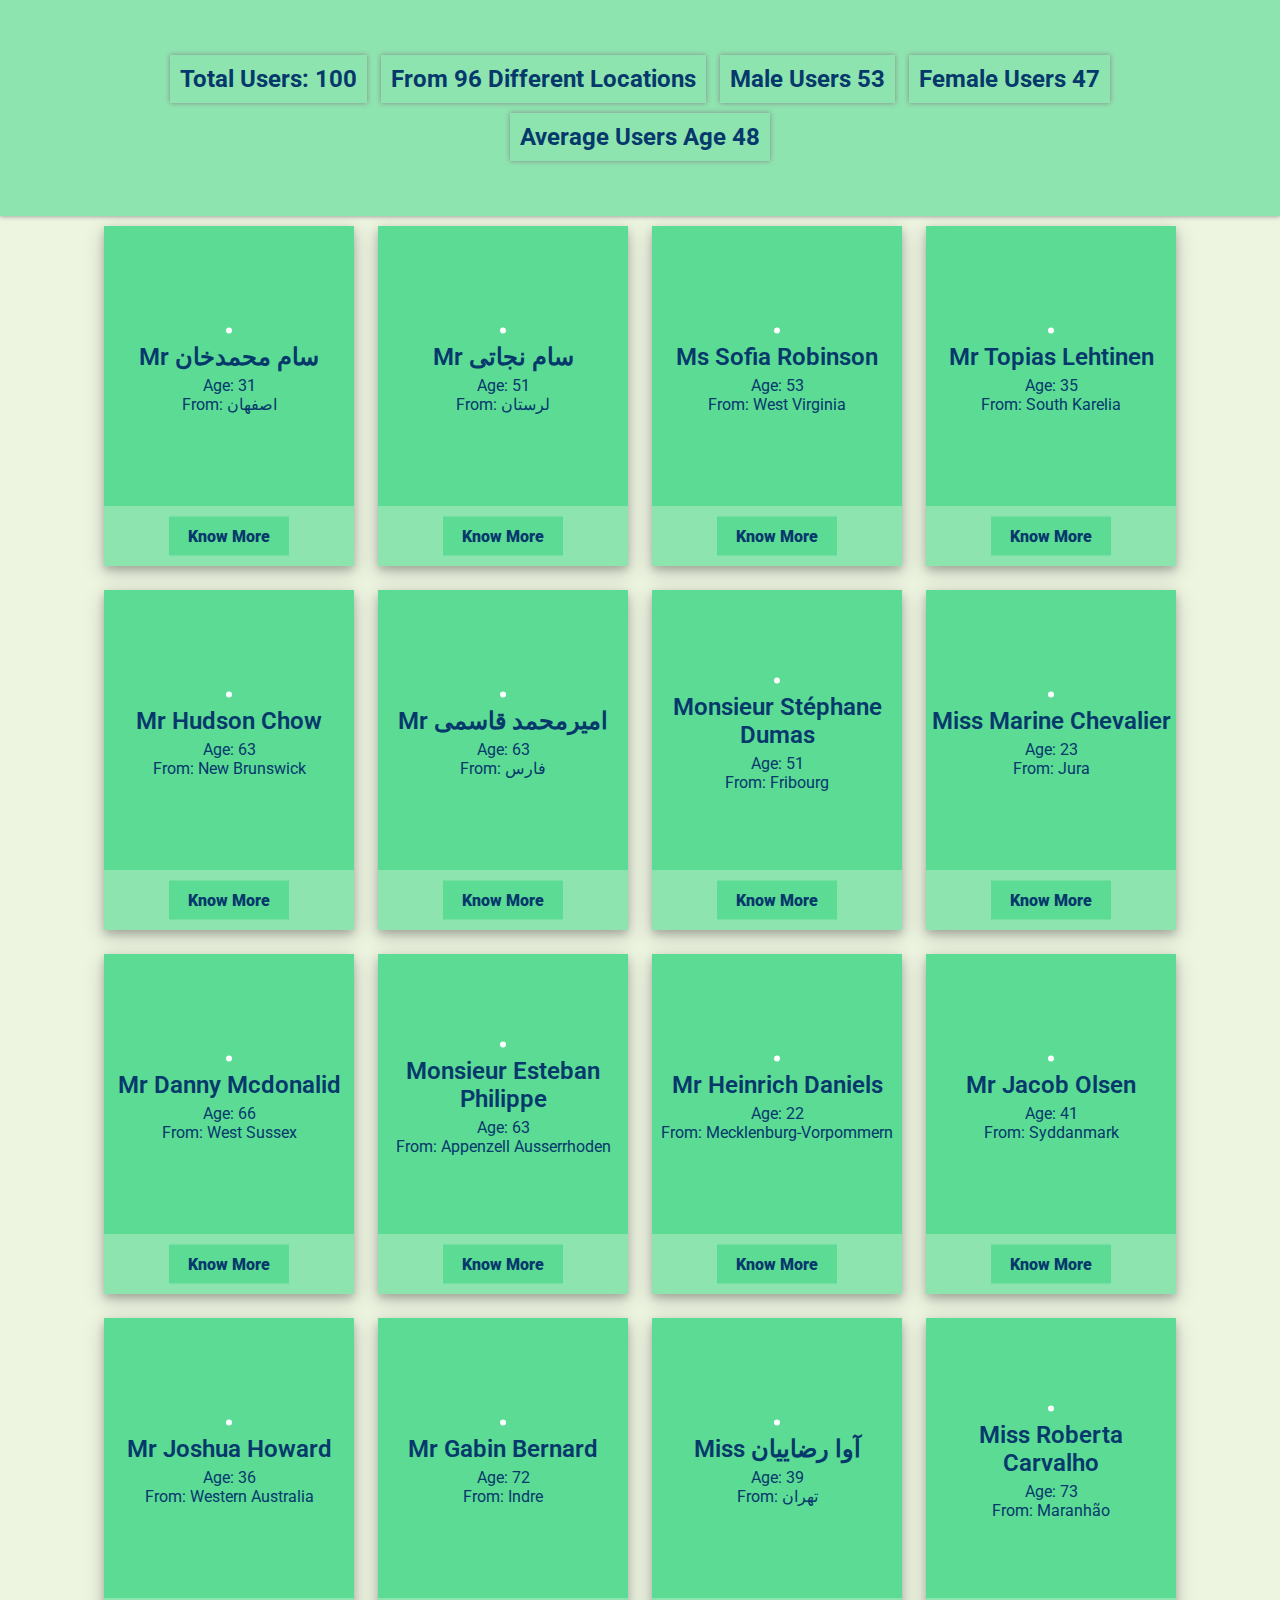
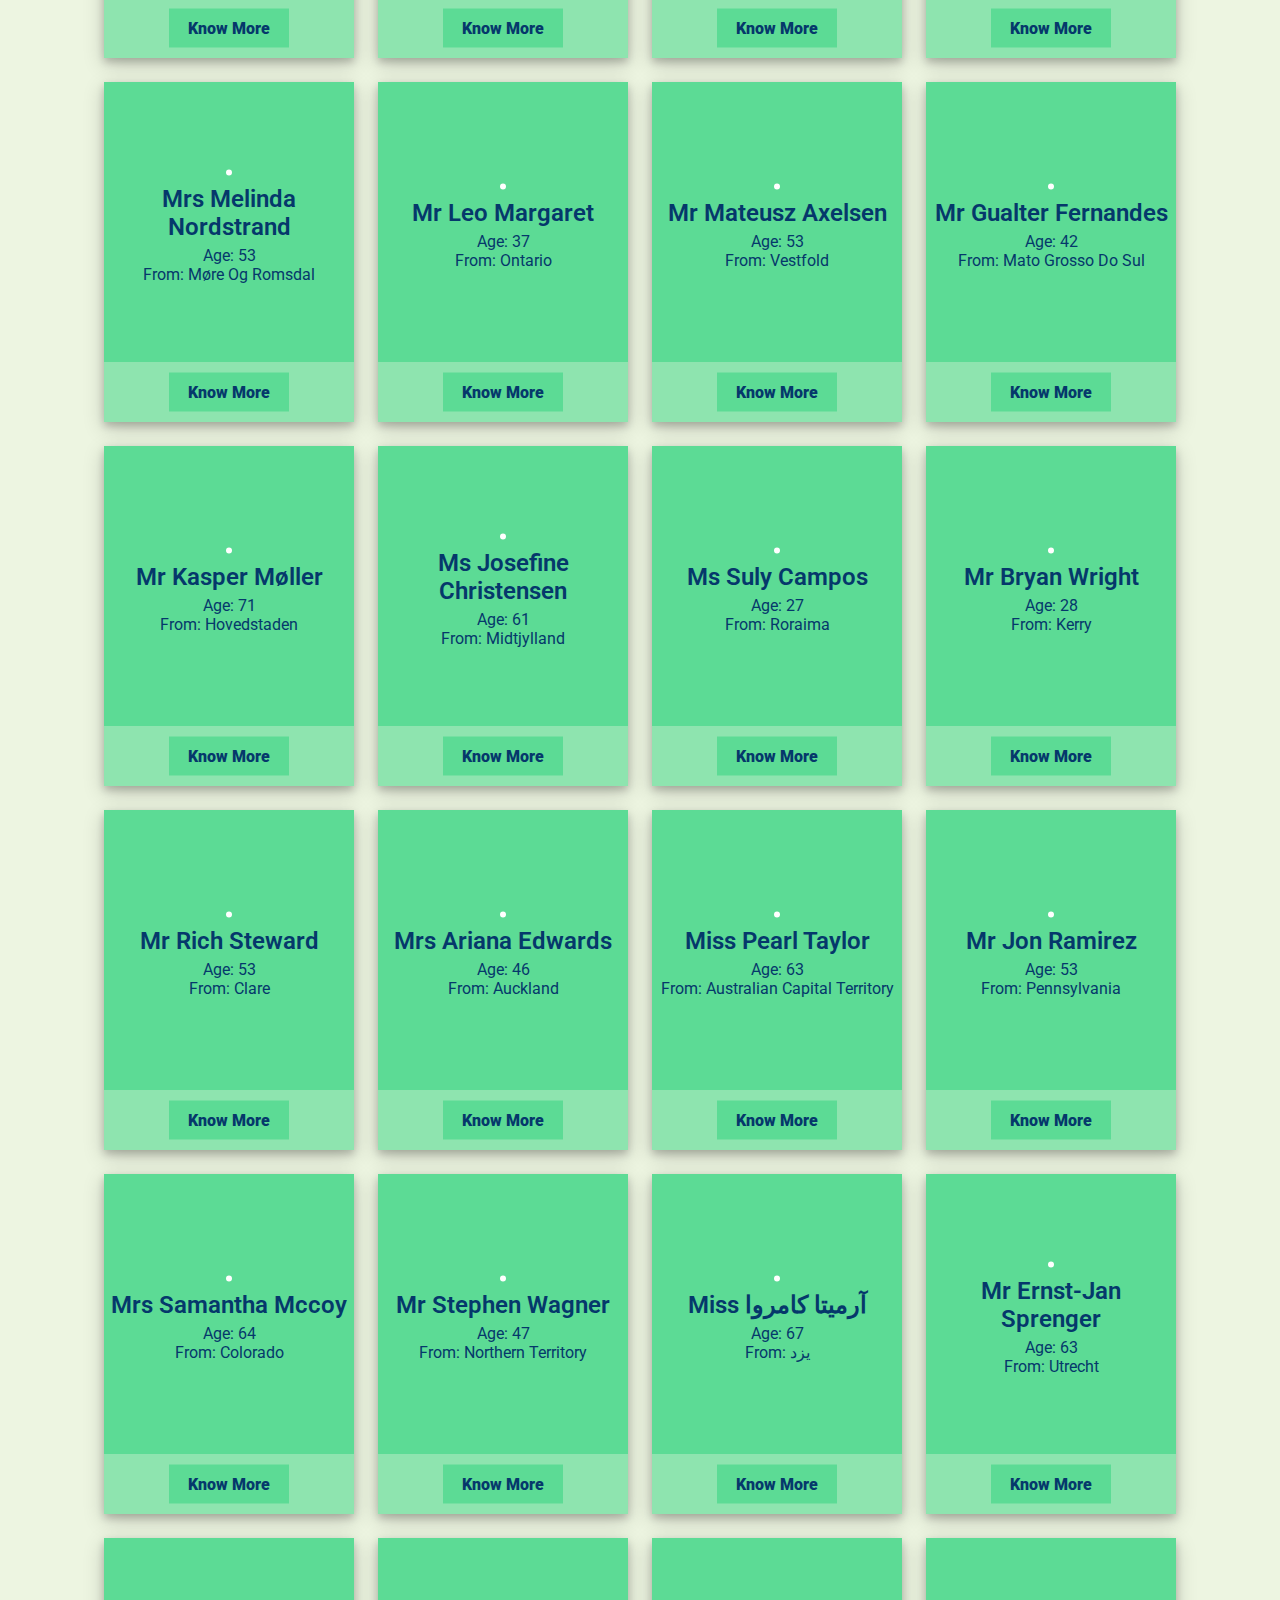
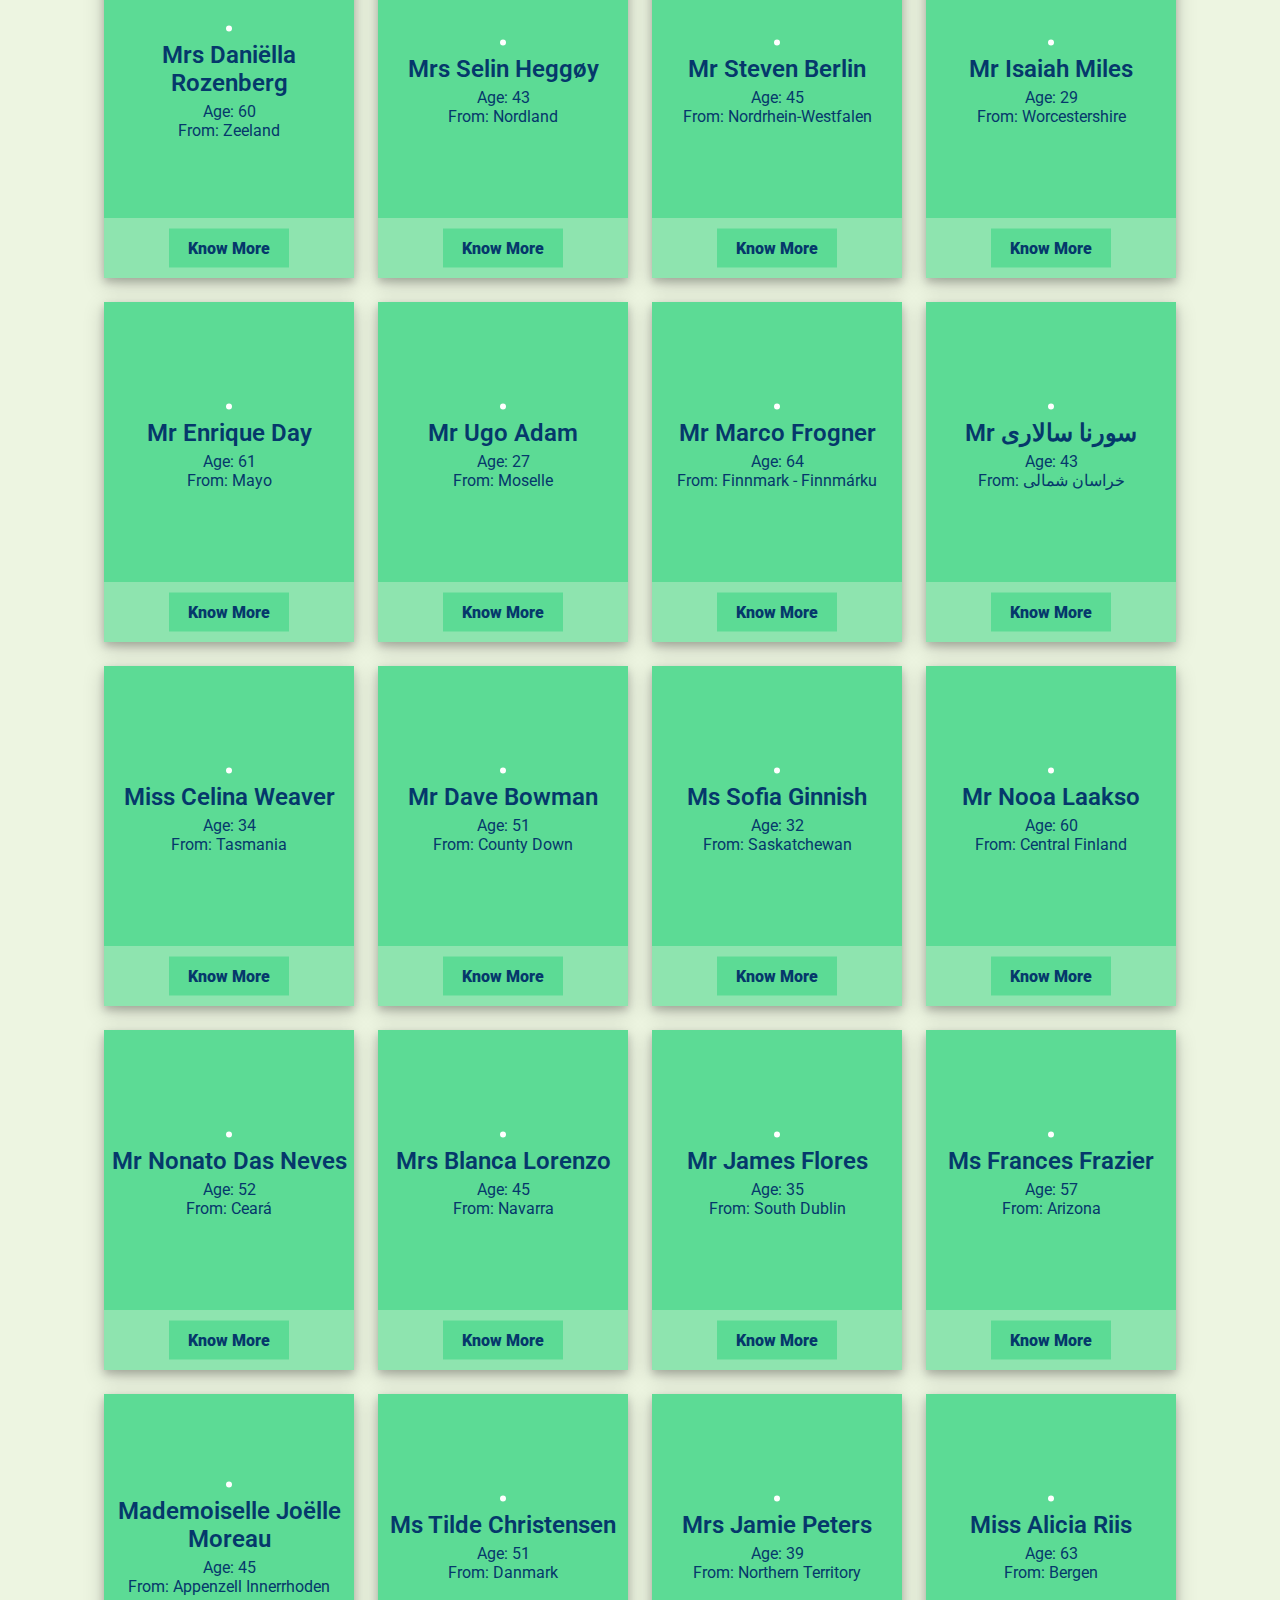
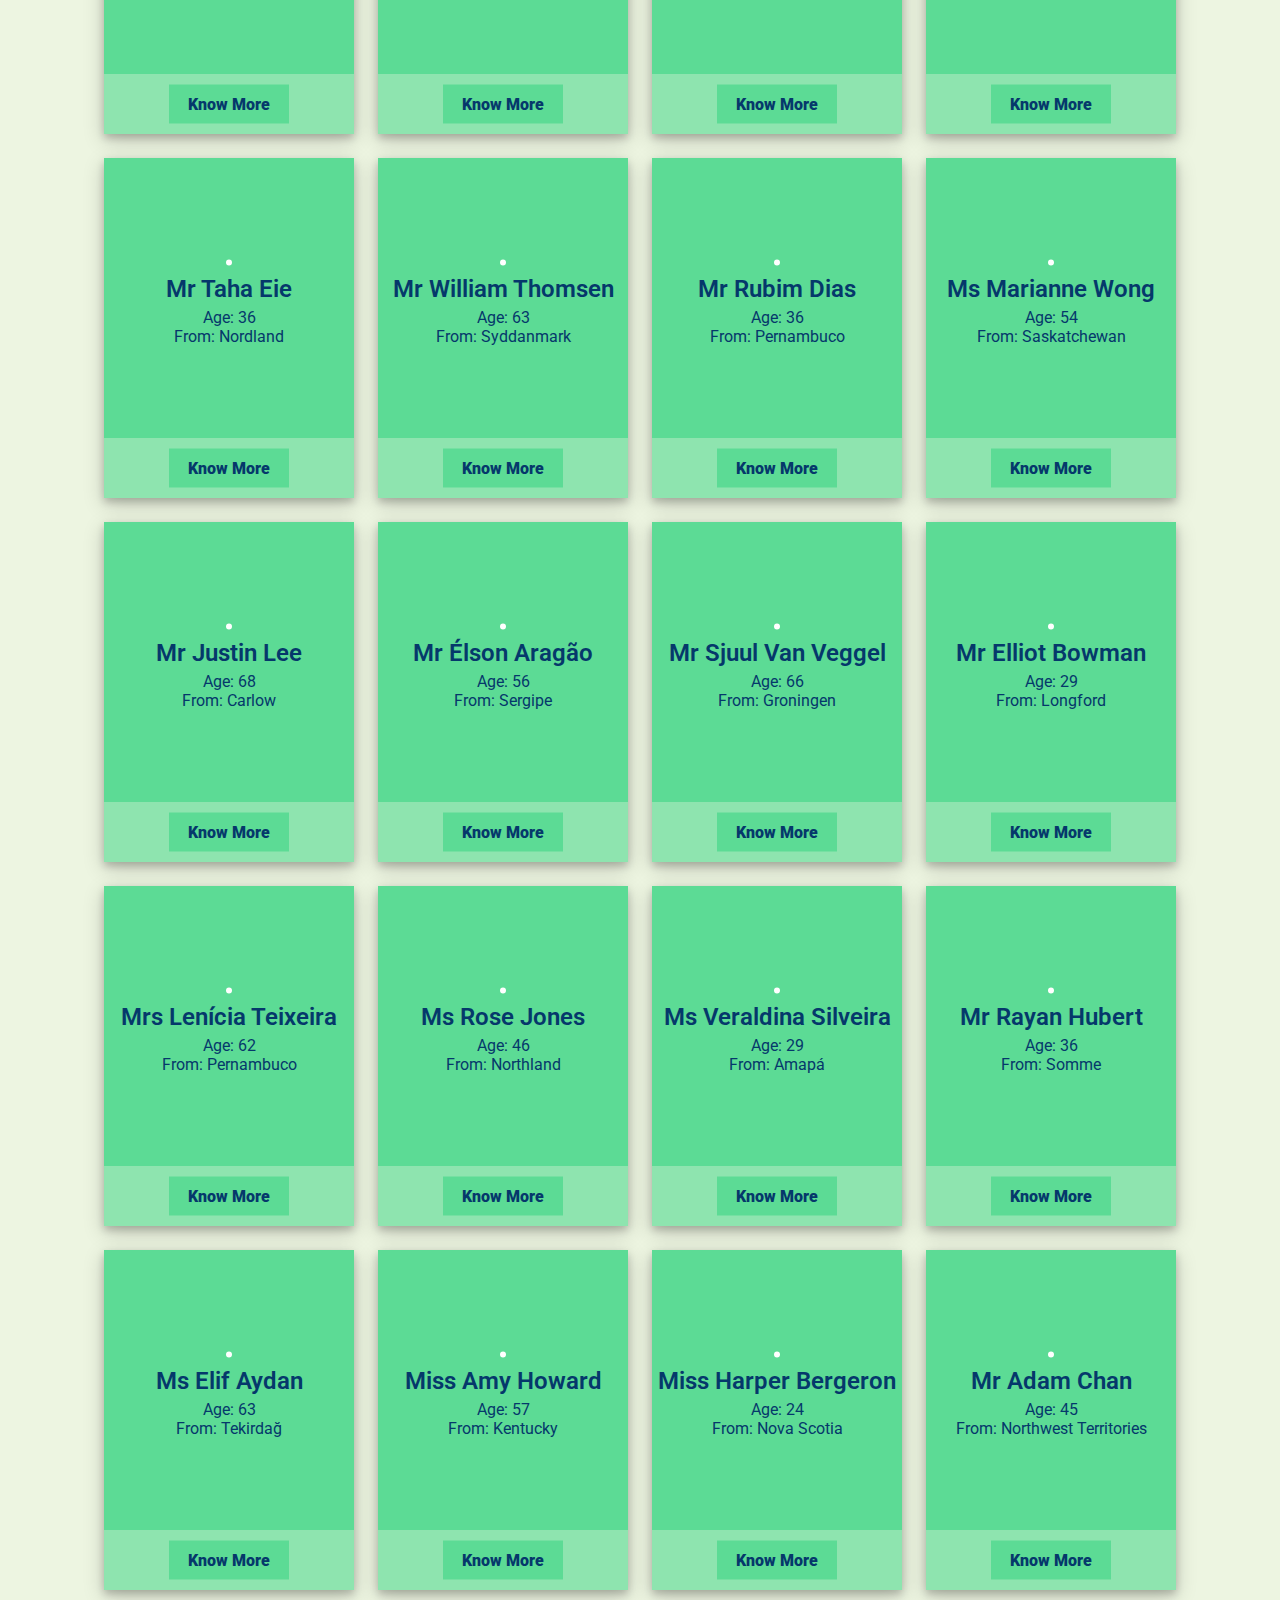
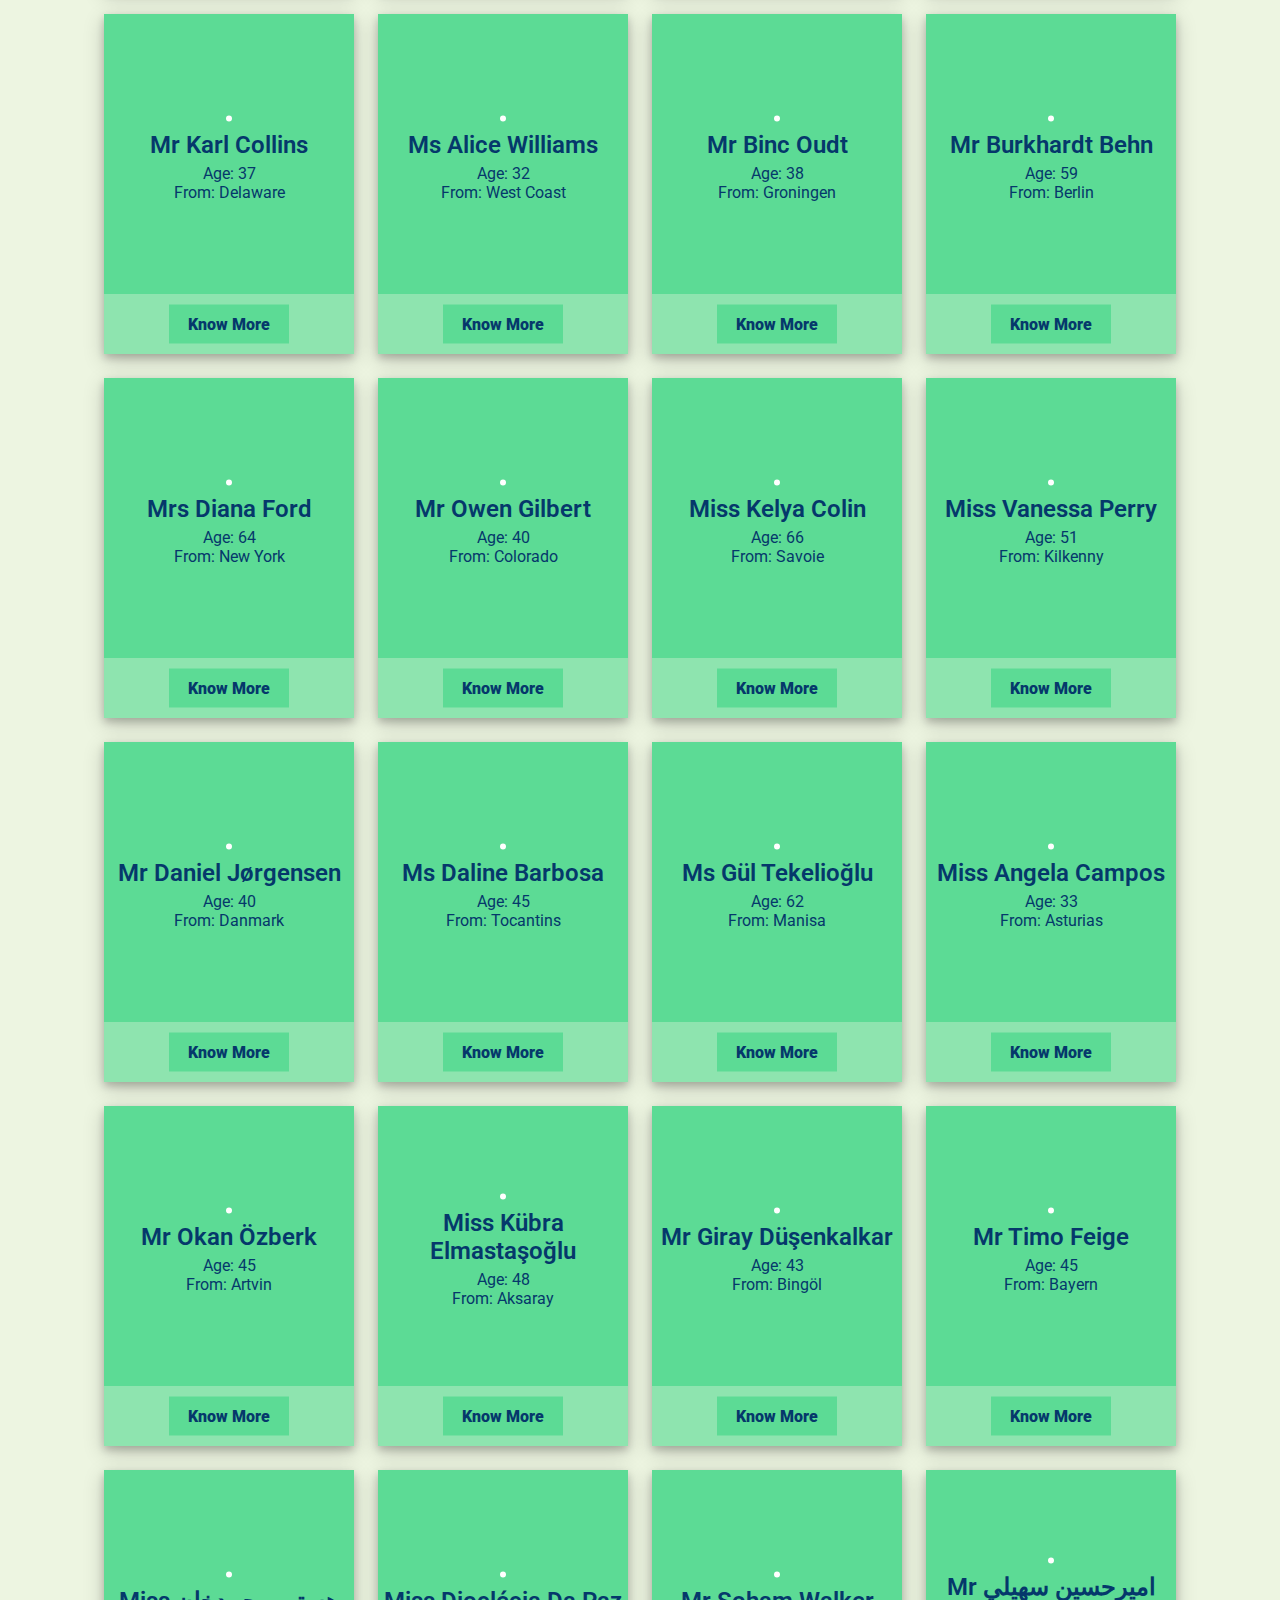
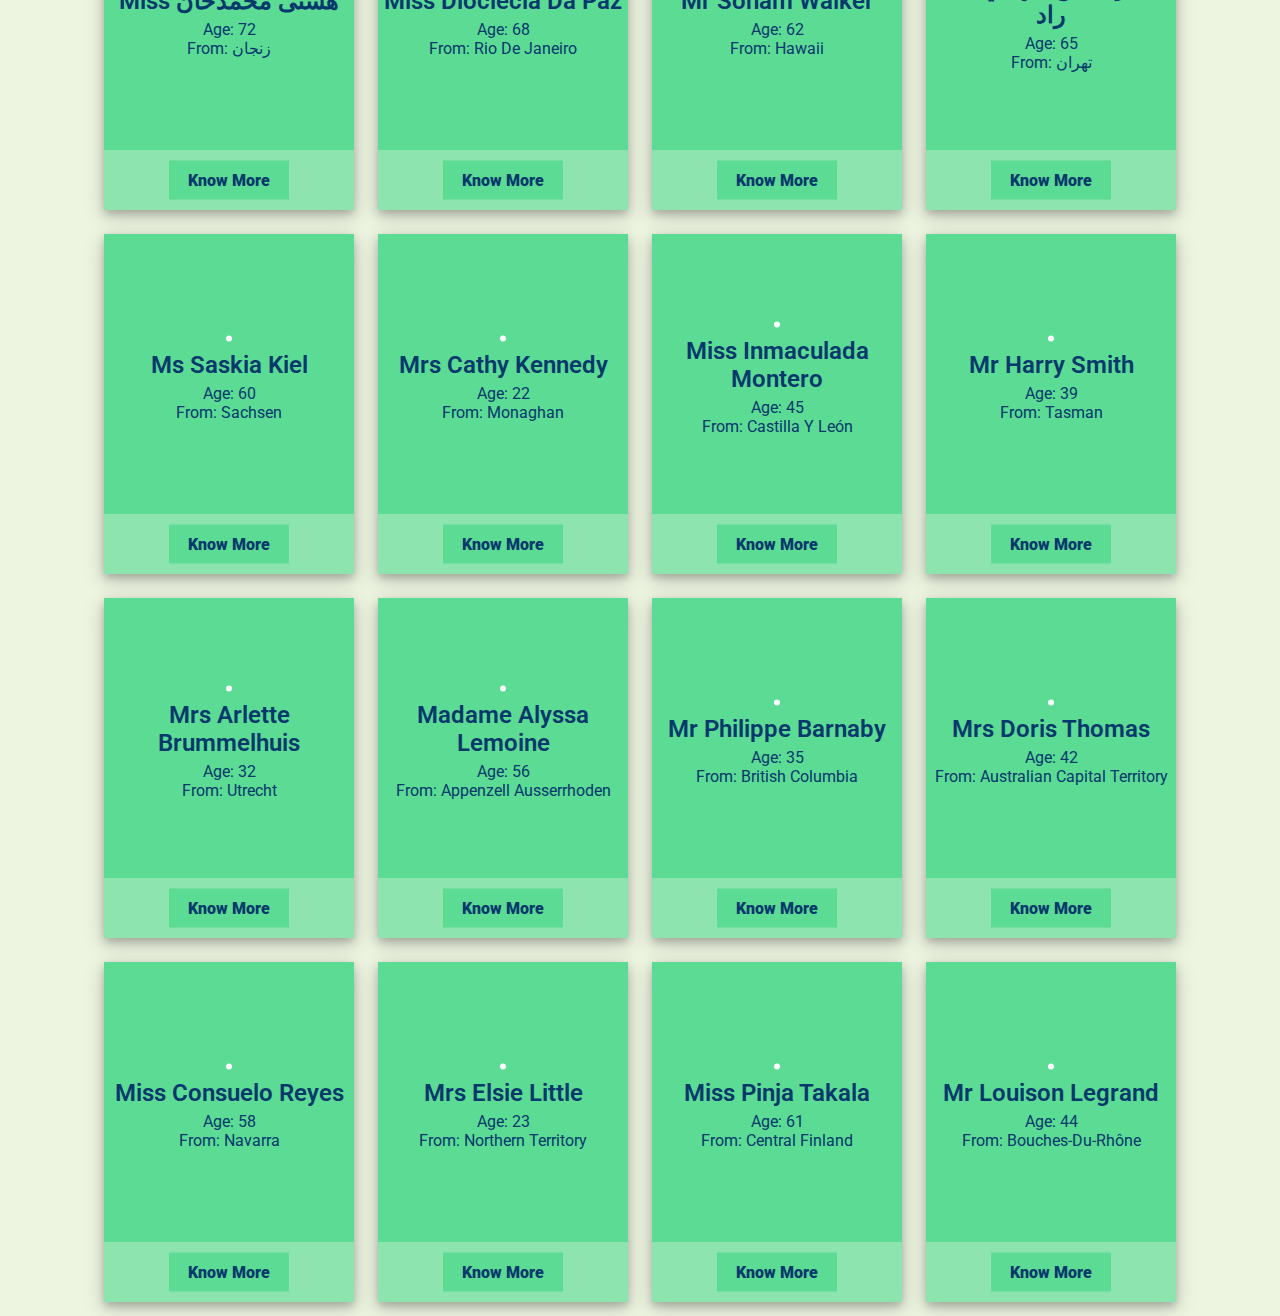
==== index.html @ ca8d9cac "first commit" ====
<!DOCTYPE html>
<html lang="en">

<head>
    <meta charset="UTF-8">
    <meta name="viewport" content="width=device-width, initial-scale=1.0">
    <meta http-equiv="X-UA-Compatible" content="ie=edge">
    <link href="https://fonts.googleapis.com/css?family=Roboto" rel="stylesheet">
    <link rel="stylesheet" href="./css/style.css">
    <title>Random User Ajax Project</title>
</head>

<body>
    <div id="counter">
        <h2>Total Users: <span id="totalUsers"></span></h2>
        <h2>From <span id="locationsCount"></span> Different Locations</h2>
        <h2>Male Users <span id="maleUsers"></span></h2>
        <h2>Female Users <span id="femaleUsers"></span></h2>
        <h2>Average Users Age <span id="averageAge"></span></h2>
    </div>
    <div id="mainContainer">
    </div>
</body>

<script src="https://code.jquery.com/jquery-3.3.1.min.js"></script>
<script src="//cdn.datatables.net/1.10.19/js/jquery.dataTables.min.js"></script>
<script src="./javascript/randomUser.js" type="text/javascript" charset="utf-8"></script>

</body>

</html>
---- css/style.css ----
* {
    padding: 0;
    margin: 0;
}

p {
    padding: 0;
    margin: 0;
}

body {
    height: 100%;
    width: 100%;
    box-sizing: border-box;
    font-size: 16px;
    font-family: 'Roboto', sans-serif;
    text-align: center;
    overflow-x: hidden;
    background-color: #edf5e1
}

#counter {
    padding: 50px;
    text-align: center;
    background-color: #8EE4AF;
    box-shadow: 0 0 5px #888;
    color: #05386B;
}


#counter h2 {
    display: inline-block;
    padding: 10px;
    margin: 5px;
    box-shadow: 0 0 5px #888;
}

#mainContainer {
    width: 90%;
    margin: 0 auto;
    overflow: hidden;
}

.card {
    display: inline-block;
    width: 250px;
    border-radius: 0px;
    overflow: hidden;
    box-shadow: 0 0 5px #888;
    margin: 10px;
    color: #05386B;
    box-shadow: 0 4px 8px 0 rgba(0, 0, 0, 0.2), 0 6px 20px 0 rgba(0, 0, 0, 0.19);
    transition: 0.2s ease;
}

.card:hover {
    transform: scale(1.03);
    transition: 0.2s ease;
}

.usersnapbio {
    height: 280px;
    position: relative;
    background-color: #5CDB95;
    text-transform: capitalize;
    box-shadow: 0 4px 8px 0 rgba(0, 0, 0, 0.2), 0 6px 20px 0 rgba(0, 0, 0, 0.19);
}

.usersnapbiowrap {
    display: inline-block;
    position: absolute;
    width: 100%;
    top: 50%;
    left: 50%;
    transform: translate(-50%, -50%);

}

.usersnapbiowrap h2 {
    padding: 5px;
    font-weight: 600;
}

.usersnapbiowrap img {
    border-radius: 50%;
    border: 3px solid #fff;
}

.userdetailsbtn {
    background-color: #8EE4AF;
    height: 60px;
    position: relative;
}

.userdetailsbtn a {
    font-weight: 900;
    width: 40%;
    padding: 10px;
    color: #05386B;
    background-color: #5CDB95;
    text-decoration: none;
    display: inline-block;
    position: absolute;
    top: 50%;
    left: 50%;
    transform: translate(-50%, -50%);
    transition: 0.2s ease;
}

.card:hover a {
    transition: 0.2s ease;
    color: #fff;
    background-color: #379683;
}
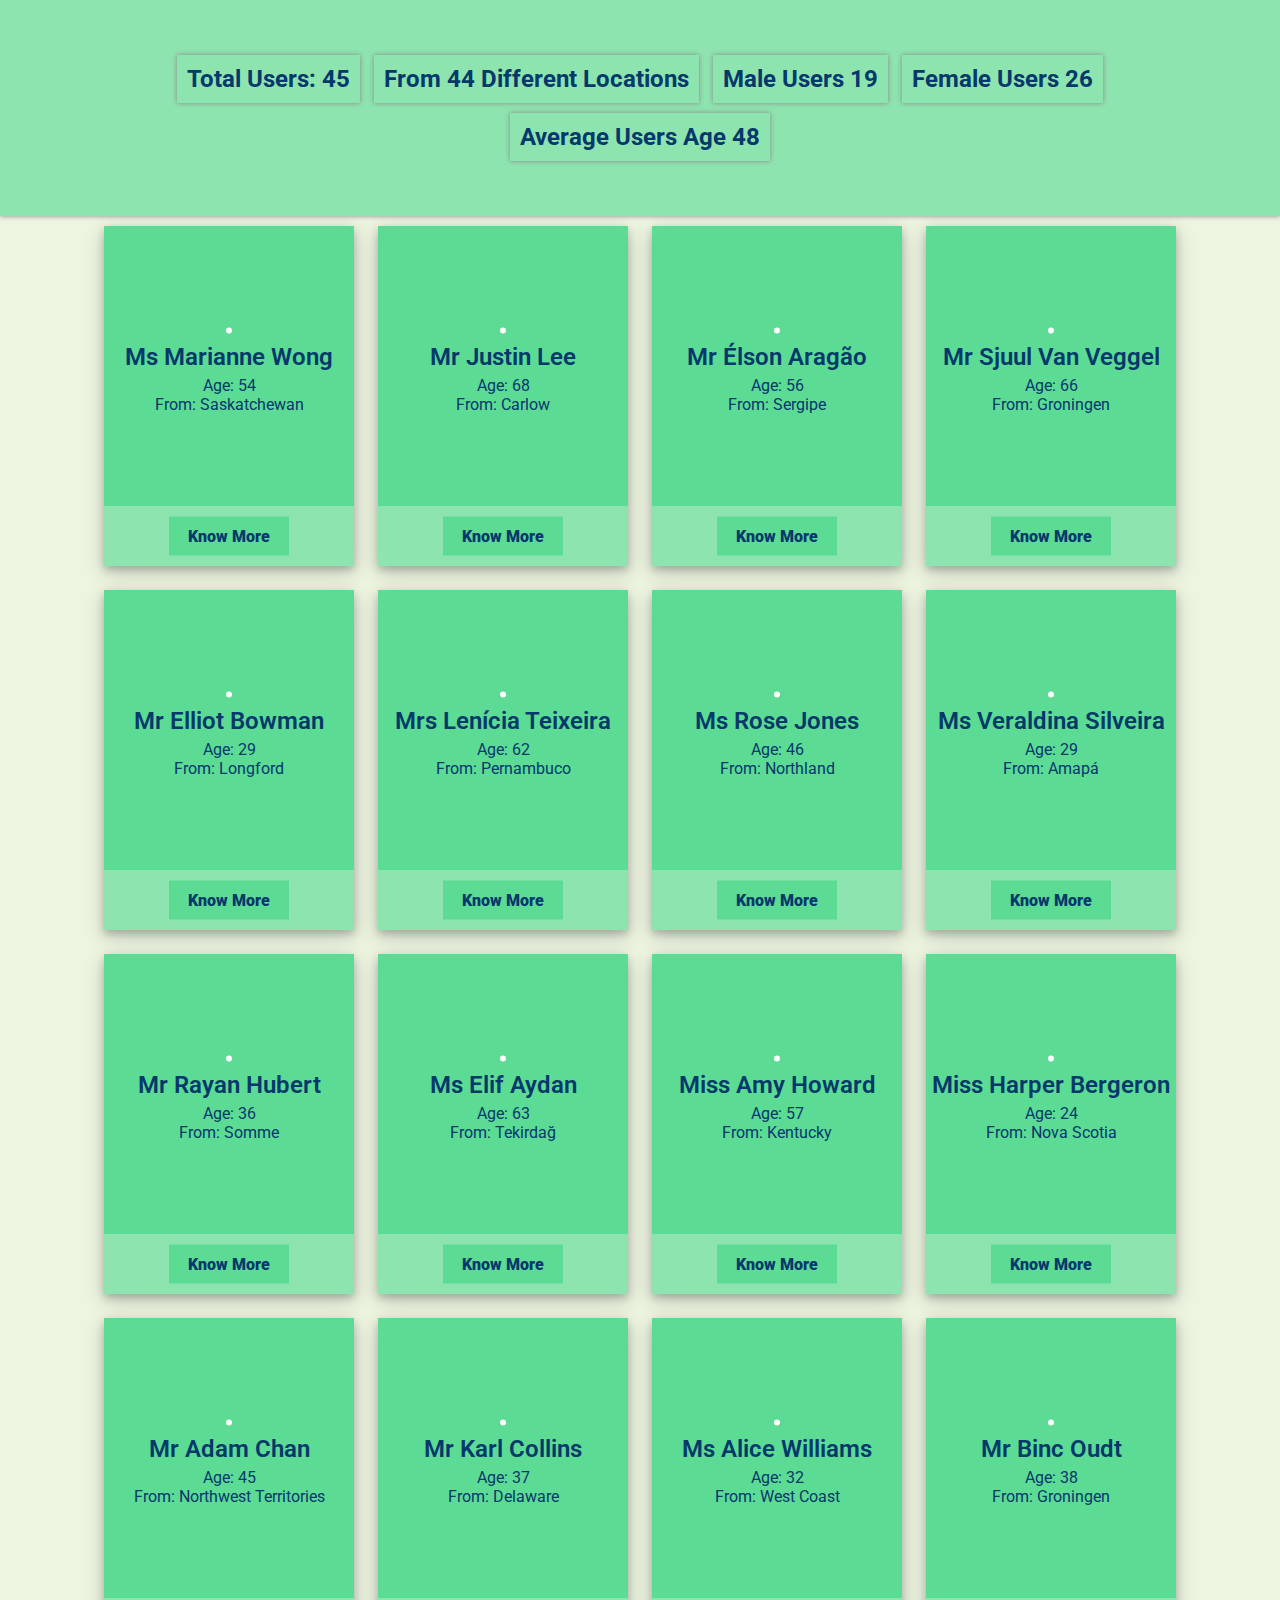
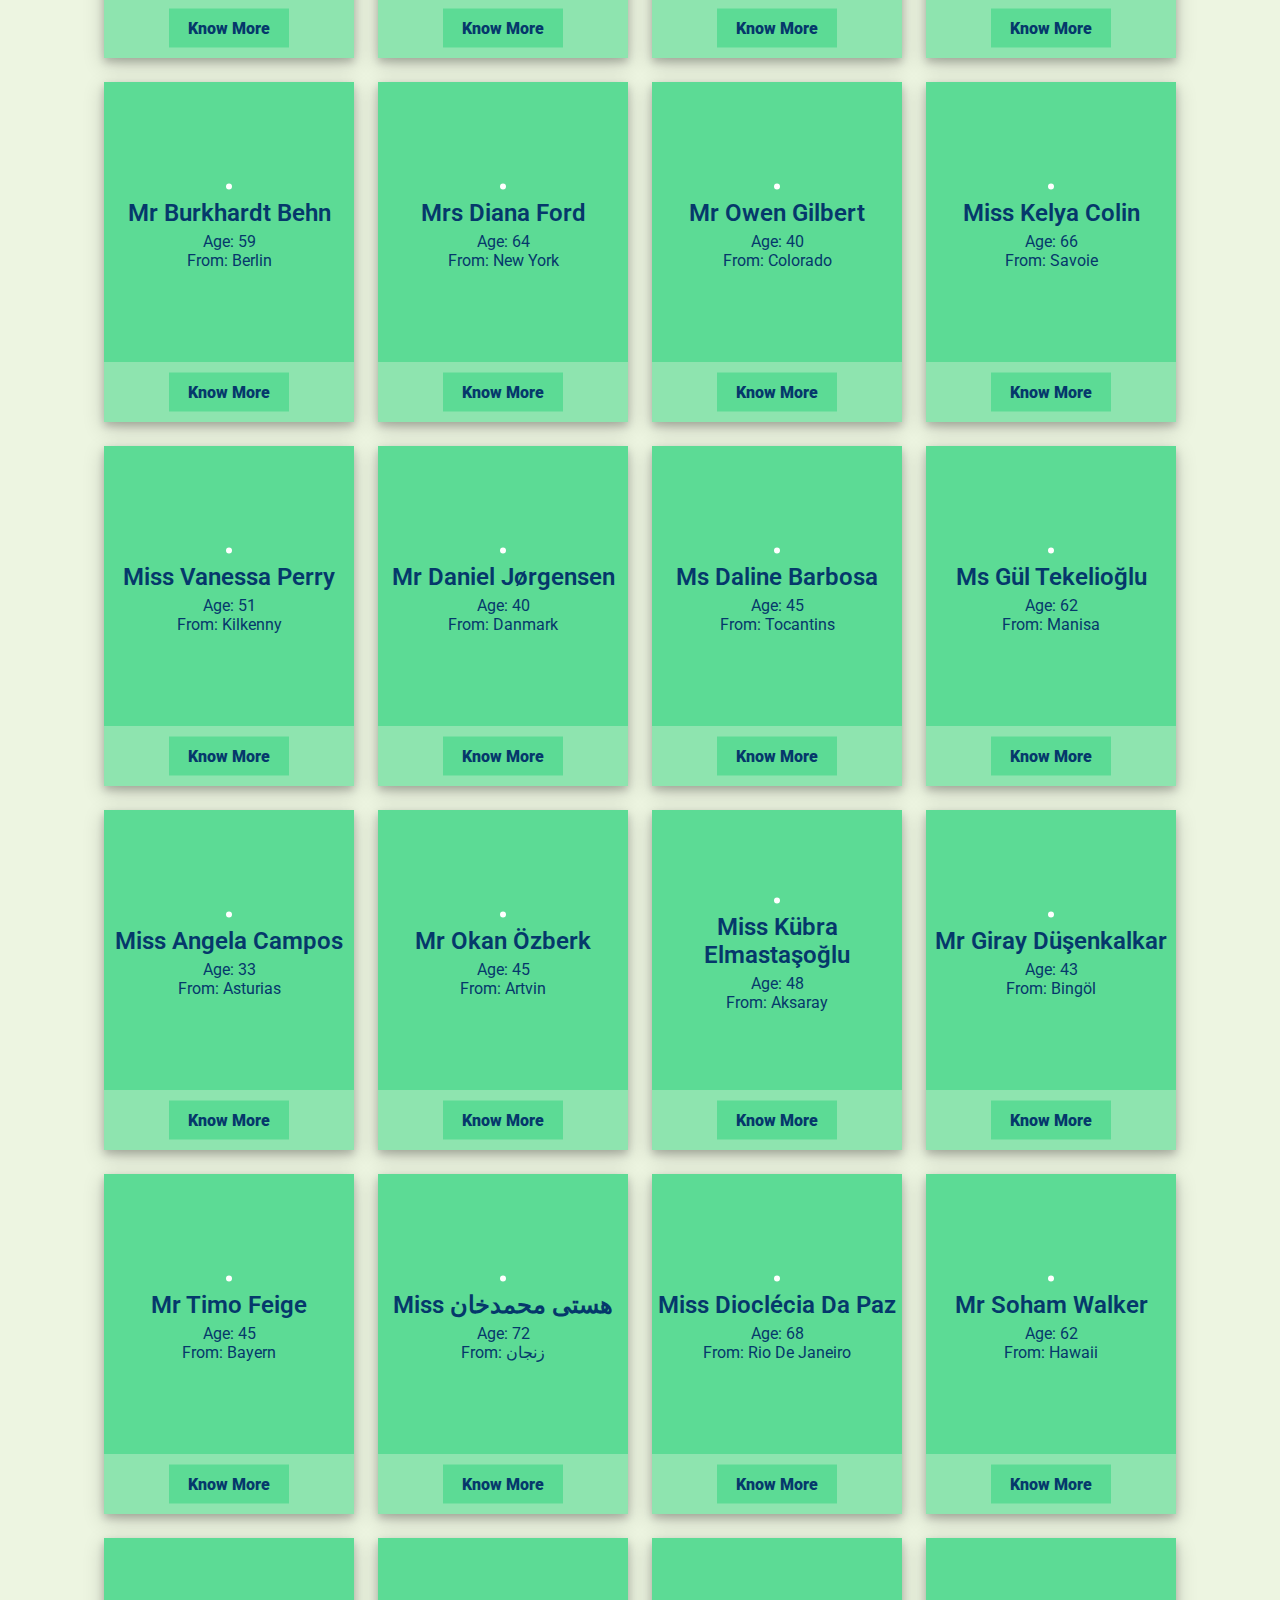
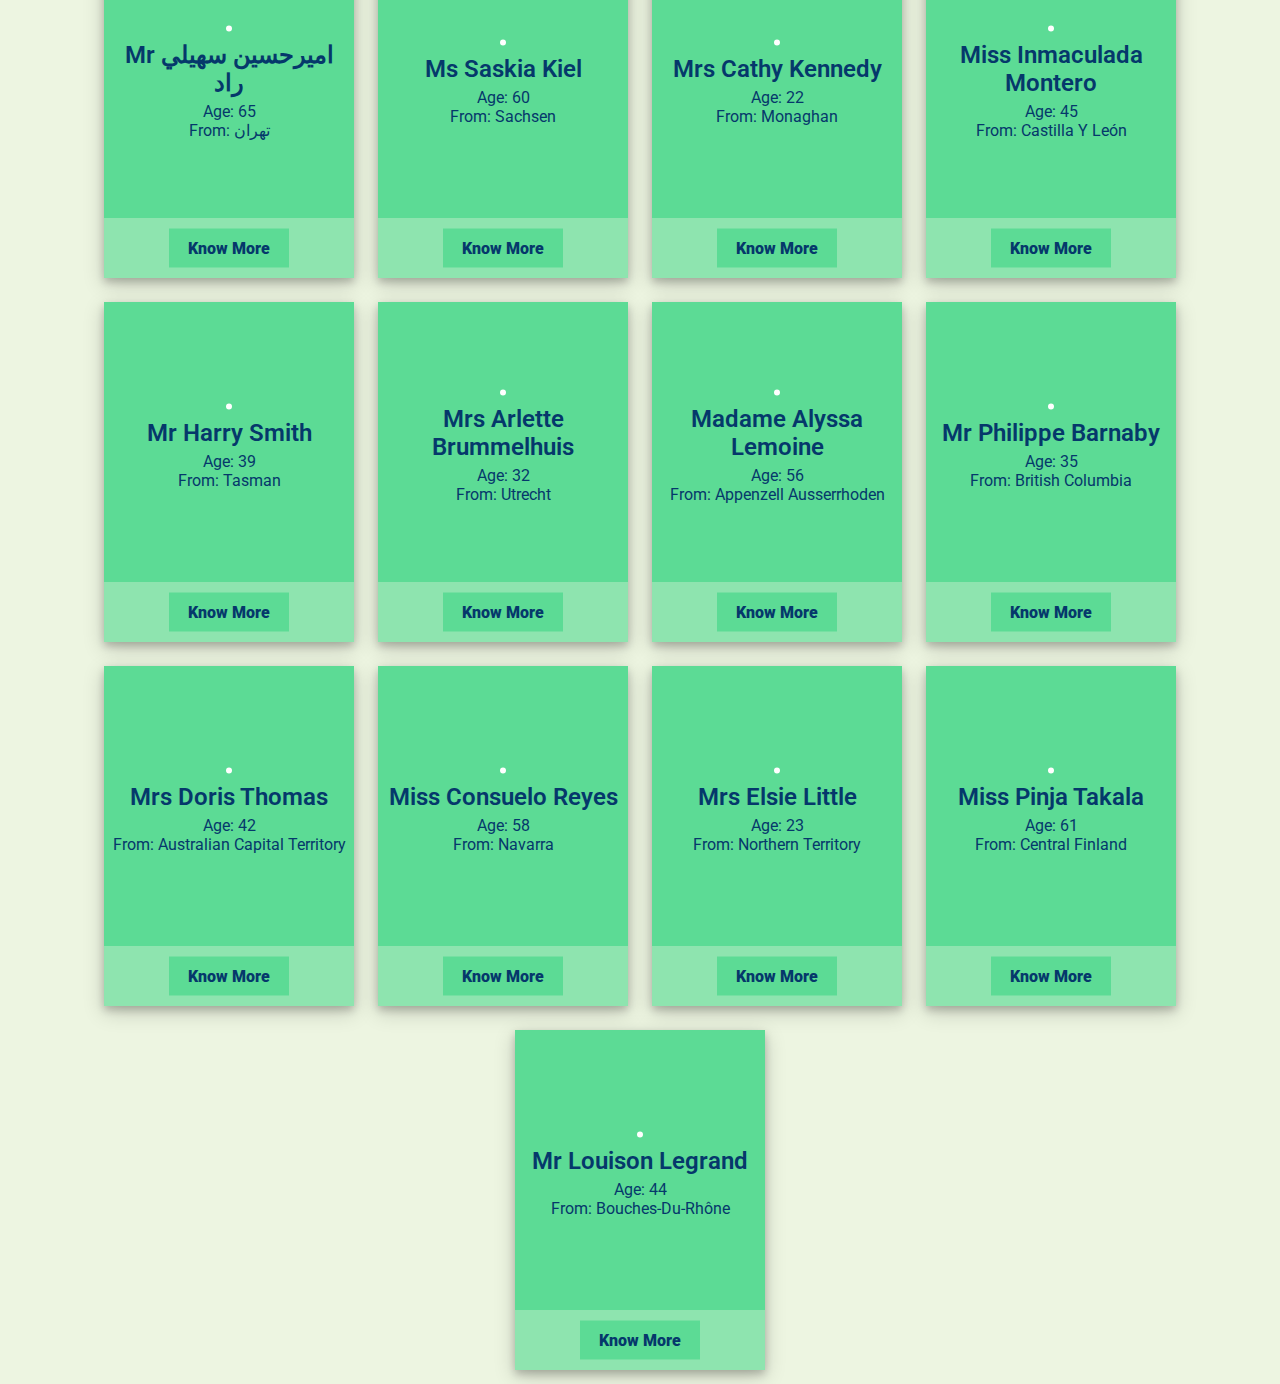
==== commit b55b1df4: "Reduced users data from 100 to 40 in json file" ====
--- a/index.html
+++ b/index.html
@@ -23,7 +23,6 @@
 </body>
 
 <script src="https://code.jquery.com/jquery-3.3.1.min.js"></script>
-<script src="//cdn.datatables.net/1.10.19/js/jquery.dataTables.min.js"></script>
 <script src="./javascript/randomUser.js" type="text/javascript" charset="utf-8"></script>
 
 </body>
